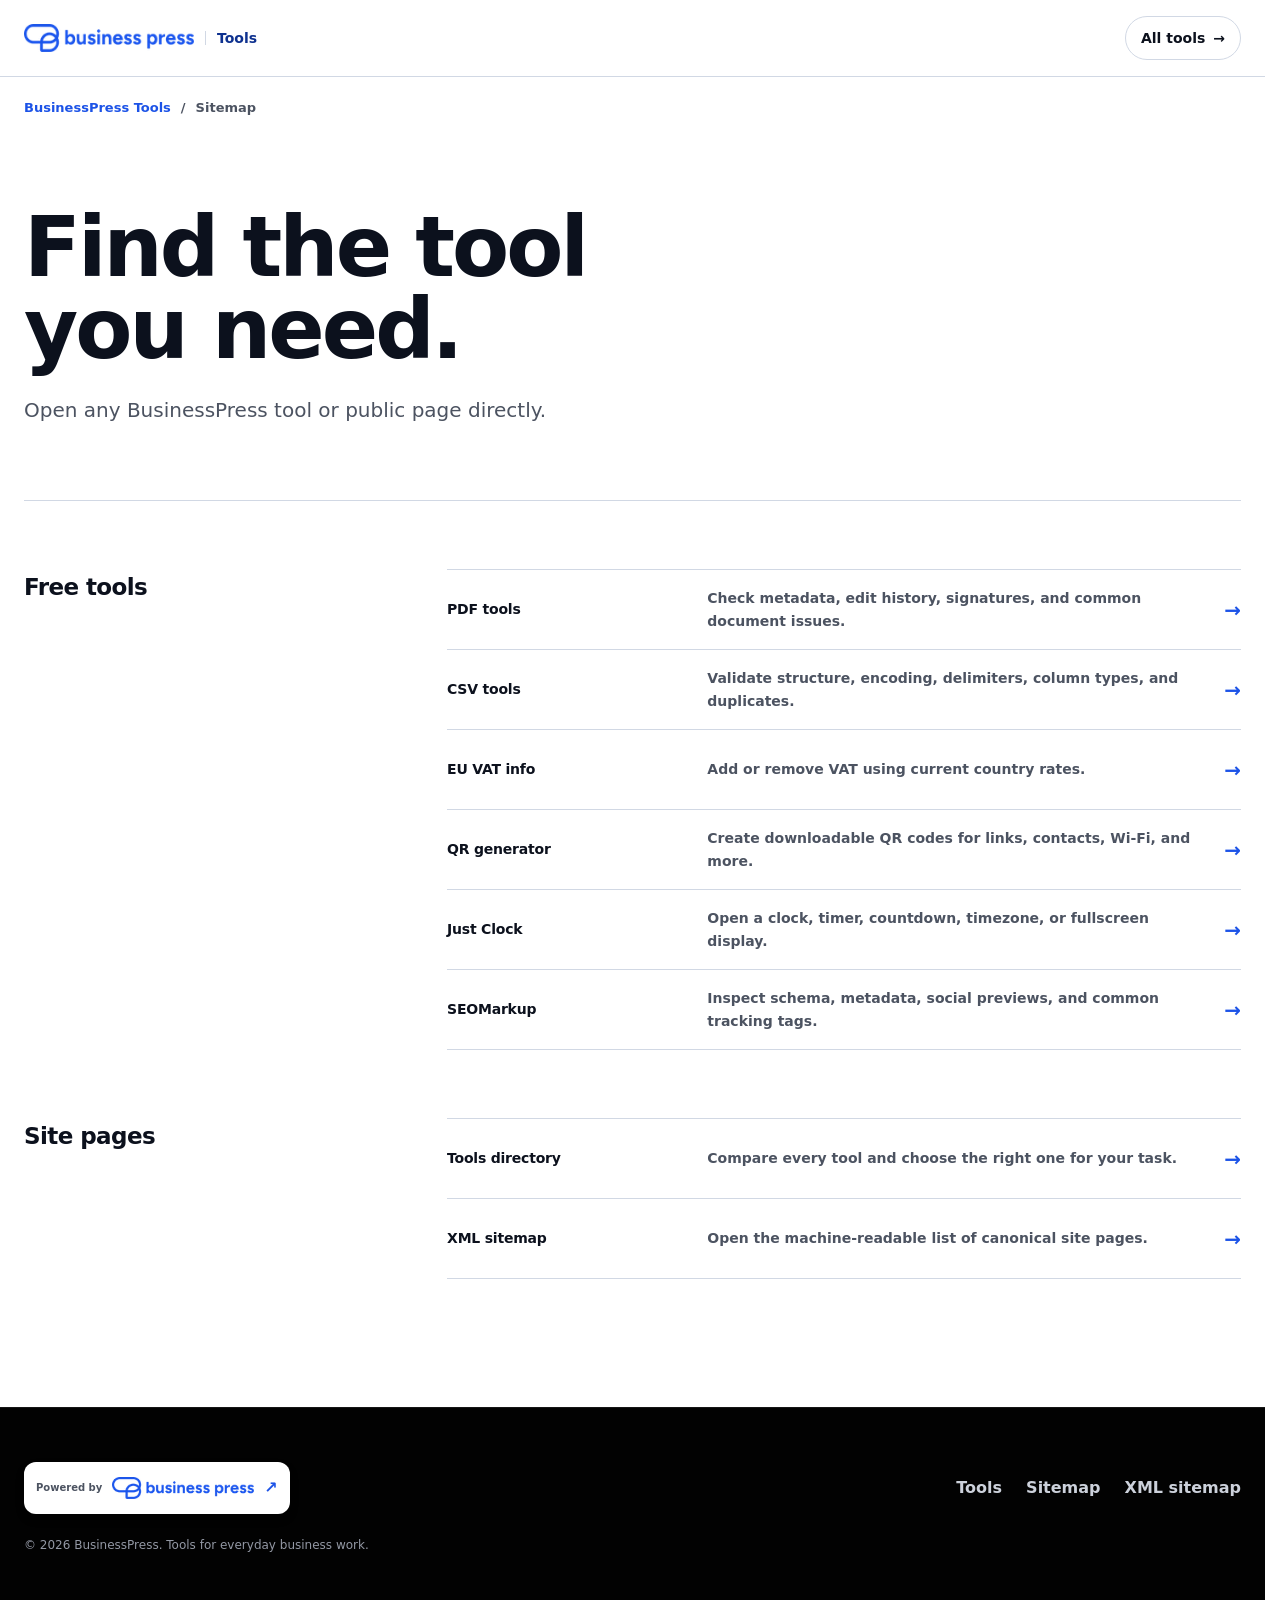
==== public/sitemap/index.html @ a0a046e0 "Add HTML sitemap" ====
<!doctype html>
<html lang="en">
<head>
  <meta charset="utf-8">
  <meta name="viewport" content="width=device-width, initial-scale=1">
  <title>Sitemap | BusinessPress Tools</title>
  <meta name="description" content="Browse every free BusinessPress tool and the public pages on tools.businesspress.io.">
  <meta name="robots" content="index,follow,max-image-preview:large">
  <meta name="theme-color" content="#ffffff">
  <link rel="canonical" href="https://tools.businesspress.io/sitemap/">
  <link rel="icon" href="../favicon.svg?v=2" type="image/svg+xml">
  <link rel="stylesheet" href="../assets/css/site.css?v=18">
  <script defer data-domain="tools.businesspress.io" src="https://stats.businesspress.io/js/script.js"></script>
  <script type="application/ld+json">
    {
      "@context": "https://schema.org",
      "@type": "CollectionPage",
      "@id": "https://tools.businesspress.io/sitemap/#page",
      "url": "https://tools.businesspress.io/sitemap/",
      "name": "BusinessPress Tools sitemap",
      "description": "Browse every free BusinessPress tool and the public pages on tools.businesspress.io.",
      "isPartOf": {"@id": "https://tools.businesspress.io/#website"},
      "mainEntity": {
        "@type": "ItemList",
        "numberOfItems": 6,
        "itemListElement": [
          {"@type":"ListItem","position":1,"name":"PDF tools","url":"https://pdf.businesspress.io/"},
          {"@type":"ListItem","position":2,"name":"CSV tools","url":"https://csv.businesspress.io/"},
          {"@type":"ListItem","position":3,"name":"EU VAT info","url":"https://vat.businesspress.io/"},
          {"@type":"ListItem","position":4,"name":"QR generator","url":"https://qr.businesspress.io/"},
          {"@type":"ListItem","position":5,"name":"Just Clock","url":"https://clock.businesspress.io/"},
          {"@type":"ListItem","position":6,"name":"SEOMarkup","url":"https://schema.businesspress.io/"}
        ]
      }
    }
  </script>
</head>
<body class="sitemap-page">
  <!--
    THESIS: A direct directory makes every tool and public site page findable in one scan.
    OWN-WORLD: White catalog surface, deep ink type, cobalt actions, and crisp horizontal rules.
    STORY: Find a practical task, understand the destination, and open the right tool immediately.
    FIRST VIEWPORT: Familiar BusinessPress header, direct title, and the tool index starting above the fold.
    FORM: Read-mode directory extending the established Tools system; seed key: workshop-sitemap-index.
    FINISH: unreviewed and undocumented is unfinished; this build ends with the finish review, the verdict, and DESIGN.md
  -->
  <a class="skip-link" href="#main-content">Skip to content</a>
  <header class="site-header">
    <div class="shell header-inner">
      <a class="brand" href="/" aria-label="BusinessPress Tools home">
        <img class="brand-logo" src="../assets/brand/businesspress-logo.png" width="200" height="32" alt="BusinessPress">
        <span class="brand-product">Tools</span>
      </a>
      <nav aria-label="Primary">
        <a class="header-cta" href="/">All tools <span aria-hidden="true">→</span></a>
      </nav>
    </div>
  </header>

  <main id="main-content" class="shell sitemap-shell">
    <nav class="sitemap-breadcrumb" aria-label="Breadcrumb"><a href="/">BusinessPress Tools</a><span aria-hidden="true">/</span><span>Sitemap</span></nav>
    <header class="sitemap-intro">
      <h1>Find the tool you need.</h1>
      <p>Open any BusinessPress tool or public page directly.</p>
    </header>

    <section class="sitemap-group" aria-labelledby="tools-title">
      <h2 id="tools-title">Free tools</h2>
      <nav class="sitemap-links" aria-label="BusinessPress tools">
        <a href="https://pdf.businesspress.io/?utm_source=tools.businesspress.io&amp;utm_medium=referral&amp;utm_campaign=businesspress_tools_hub" target="_blank" rel="noopener noreferrer"><span>PDF tools</span><small>Check metadata, edit history, signatures, and common document issues.</small></a>
        <a href="https://csv.businesspress.io/?utm_source=tools.businesspress.io&amp;utm_medium=referral&amp;utm_campaign=businesspress_tools_hub" target="_blank" rel="noopener noreferrer"><span>CSV tools</span><small>Validate structure, encoding, delimiters, column types, and duplicates.</small></a>
        <a href="https://vat.businesspress.io/?utm_source=tools.businesspress.io&amp;utm_medium=referral&amp;utm_campaign=businesspress_tools_hub" target="_blank" rel="noopener noreferrer"><span>EU VAT info</span><small>Add or remove VAT using current country rates.</small></a>
        <a href="https://qr.businesspress.io/?utm_source=tools.businesspress.io&amp;utm_medium=referral&amp;utm_campaign=businesspress_tools_hub" target="_blank" rel="noopener noreferrer"><span>QR generator</span><small>Create downloadable QR codes for links, contacts, Wi-Fi, and more.</small></a>
        <a href="https://clock.businesspress.io/?utm_source=tools.businesspress.io&amp;utm_medium=referral&amp;utm_campaign=businesspress_tools_hub" target="_blank" rel="noopener noreferrer"><span>Just Clock</span><small>Open a clock, timer, countdown, timezone, or fullscreen display.</small></a>
        <a href="https://schema.businesspress.io/?utm_source=tools.businesspress.io&amp;utm_medium=referral&amp;utm_campaign=businesspress_tools_hub" target="_blank" rel="noopener noreferrer"><span>SEOMarkup</span><small>Inspect schema, metadata, social previews, and common tracking tags.</small></a>
      </nav>
    </section>

    <section class="sitemap-group" aria-labelledby="pages-title">
      <h2 id="pages-title">Site pages</h2>
      <nav class="sitemap-links" aria-label="BusinessPress Tools site pages">
        <a href="/"><span>Tools directory</span><small>Compare every tool and choose the right one for your task.</small></a>
        <a href="/sitemap.xml"><span>XML sitemap</span><small>Open the machine-readable list of canonical site pages.</small></a>
      </nav>
    </section>
  </main>

  <footer>
    <div class="shell footer-grid">
      <a class="powered-by" href="https://businesspress.io/?utm_source=tools.businesspress.io&amp;utm_medium=referral&amp;utm_campaign=businesspress_tools_hub" target="_blank" rel="noopener noreferrer" aria-label="Powered by BusinessPress, opens in a new tab">
        <span class="powered-label">Powered by</span>
        <img class="powered-logo" src="../assets/brand/businesspress-logo.png" width="200" height="32" alt="">
        <span class="powered-arrow" aria-hidden="true">↗</span>
      </a>
      <div class="footer-links" aria-label="Site links">
        <a href="/">Tools</a>
        <a href="/sitemap/" aria-current="page">Sitemap</a>
        <a href="/sitemap.xml">XML sitemap</a>
      </div>
      <p>© 2026 BusinessPress. Tools for everyday business work.</p>
    </div>
  </footer>
</body>
</html>
---- public/assets/css/site.css ----
:root {
  --bg: oklch(1 0 0);
  --surface: oklch(0.965 0.012 264);
  --ink: oklch(0.18 0.025 264);
  --muted: oklch(0.44 0.025 264);
  --primary: oklch(0.72 0.14 264);
  --primary-dark: oklch(0.36 0.16 264);
  --accent: oklch(0.51 0.23 264);
  --line: oklch(0.88 0.018 264);
  --white: oklch(1 0 0);
  --black: oklch(0.08 0 0);
  --radius-sm: 10px;
  --radius-md: 14px;
  --radius-lg: 16px;
  --ease-out-quart: cubic-bezier(.25, 1, .5, 1);
  --shell: min(1240px, calc(100% - 48px));
}

*, *::before, *::after { box-sizing: border-box; }

html {
  scroll-behavior: smooth;
  scroll-padding-top: 92px;
  scrollbar-gutter: stable;
  overflow-x: clip;
}

body {
  margin: 0;
  background: var(--bg);
  color: var(--ink);
  font-family: ui-sans-serif, system-ui, -apple-system, BlinkMacSystemFont, 'Segoe UI', sans-serif;
  font-size: 16px;
  line-height: 1.6;
  -webkit-font-smoothing: antialiased;
  text-rendering: optimizeLegibility;
  overflow-x: hidden;
}

::selection { background: oklch(0.72 0.14 264 / 0.35); color: var(--ink); }

img { display: block; max-width: 100%; }
a { color: inherit; text-decoration: none; }
button, a { -webkit-tap-highlight-color: transparent; }

:focus-visible {
  outline: 3px solid var(--accent);
  outline-offset: 4px;
  border-radius: 4px;
}

.shell { width: var(--shell); margin-inline: auto; }

.skip-link {
  position: fixed;
  z-index: 1000;
  top: 14px;
  left: 14px;
  padding: 10px 16px;
  border-radius: 8px;
  background: var(--ink);
  color: var(--white);
  transform: translateY(-160%);
  transition: transform 180ms var(--ease-out-quart);
}

.skip-link:focus { transform: translateY(0); }

.site-header {
  position: sticky;
  top: 0;
  z-index: 20;
  border-bottom: 1px solid var(--line);
  background: oklch(1 0 0 / 0.88);
  backdrop-filter: blur(18px);
}

.header-inner {
  min-height: 76px;
  display: flex;
  align-items: center;
  justify-content: space-between;
  gap: 28px;
}

.brand { min-height: 44px; display: inline-flex; align-items: center; gap: 11px; font-weight: 600; }
.brand-logo { width: 170px; height: auto; flex: 0 0 auto; }
.brand-product {
  padding-left: 11px;
  border-left: 1px solid var(--line);
  color: var(--primary-dark);
  font-size: 14px;
  font-weight: 700;
  line-height: 1;
}

nav { display: flex; align-items: center; gap: 20px; font-weight: 600; font-size: 14px; }
nav a { min-height: 44px; display: inline-flex; align-items: center; }

.header-cta {
  display: inline-flex;
  align-items: center;
  gap: 8px;
  padding: 10px 15px;
  border: 1px solid var(--line);
  border-radius: 999px;
  background: var(--white);
  transition: transform 180ms var(--ease-out-quart), border-color 180ms var(--ease-out-quart), background-color 180ms var(--ease-out-quart);
}

.header-cta:hover { transform: translateY(-2px); border-color: var(--accent); background: var(--surface); }
.header-cta:active { transform: translateY(0); }

.hero-v2 {
  position: relative;
  overflow: clip;
  background: linear-gradient(135deg, var(--ink) 0%, oklch(0.23 0.075 264) 100%);
  color: var(--white);
}

.hero-inner {
  min-height: 620px;
  display: grid;
  grid-template-columns: minmax(0, 0.88fr) minmax(470px, 1.12fr);
  align-items: center;
  gap: clamp(44px, 5vw, 80px);
  padding-block: clamp(78px, 8vw, 105px) clamp(90px, 9vw, 125px);
}

.hero-copy { position: relative; z-index: 2; }

.eyebrow {
  display: flex;
  align-items: center;
  gap: 11px;
  margin: 0 0 24px;
  color: var(--primary-dark);
  font-size: 14px;
  font-weight: 700;
}

.eyebrow span {
  width: 9px;
  height: 9px;
  border-radius: 50%;
  background: var(--accent);
  box-shadow: 0 0 0 7px oklch(0.51 0.23 264 / 0.13);
}

h1, h2, h3, p { text-wrap: pretty; }
h1, h2, h3 { text-wrap: balance; }

h1 {
  margin: 0;
  font-size: clamp(3rem, 5.4vw, 4.4rem);
  line-height: 1;
  letter-spacing: -0.035em;
  font-weight: 800;
}

h1 em { color: var(--primary-dark); font-style: normal; }

.hero-intro {
  max-width: 600px;
  margin: 30px 0 0;
  color: var(--muted);
  font-size: clamp(1.06rem, 1.5vw, 1.22rem);
  line-height: 1.65;
}

.hero-actions { display: flex; align-items: center; gap: 26px; margin-top: 38px; }

.hero-assurances {
  display: flex;
  flex-wrap: wrap;
  gap: 9px 22px;
  margin: 28px 0 0;
  padding: 22px 0 0;
  border-top: 1px solid oklch(1 0 0 / 0.16);
  list-style: none;
  color: oklch(0.82 0.018 264);
  font-size: 12px;
  font-weight: 650;
}

.hero-assurances li { display: flex; align-items: center; gap: 7px; }
.hero-assurances li::before { content: '✓'; color: var(--primary); font-weight: 800; }

.button {
  min-height: 50px;
  display: inline-flex;
  align-items: center;
  justify-content: center;
  gap: 16px;
  padding: 13px 20px;
  border-radius: var(--radius-sm);
  font-weight: 700;
  line-height: 1.2;
  transition: transform 180ms var(--ease-out-quart), box-shadow 180ms var(--ease-out-quart), background-color 180ms var(--ease-out-quart);
}

.button:hover { transform: translateY(-3px); }
.button:active { transform: translateY(1px) scale(0.99); }
.button-primary { background: var(--accent); color: var(--white); box-shadow: 0 12px 26px oklch(0.51 0.23 264 / 0.24); }
.button-primary:hover { box-shadow: 0 16px 34px oklch(0.51 0.23 264 / 0.32); }
.button-dark { background: var(--ink); color: var(--white); }
.button-dark:hover { background: var(--primary-dark); box-shadow: 0 14px 28px oklch(0.36 0.16 264 / 0.22); }

.text-link { min-height: 44px; display: inline-flex; align-items: center; gap: 6px; font-weight: 700; border-bottom: 1px solid var(--line); }
.text-link span { display: inline-block; transition: transform 180ms var(--ease-out-quart); }
.text-link:hover span { transform: translate(3px, -3px); }
.text-link:active { color: var(--primary-dark); }

.hero-v2 .eyebrow { color: oklch(0.84 0.075 264); }
.hero-v2 .eyebrow span {
  background: var(--primary);
  box-shadow: 0 0 0 7px oklch(0.72 0.14 264 / 0.15);
}
.hero-v2 h1 em { color: var(--primary); }
.hero-v2 .hero-intro { color: oklch(0.86 0.015 264); }
.hero-v2 .button-primary {
  background: var(--white);
  color: var(--primary-dark);
  box-shadow: 0 12px 26px oklch(0.08 0 0 / 0.2);
}
.hero-v2 .button-primary:hover {
  background: var(--primary);
  color: var(--ink);
  box-shadow: 0 16px 34px oklch(0.08 0 0 / 0.28);
}
.hero-v2 .text-link {
  border-color: oklch(1 0 0 / 0.26);
  color: var(--white);
}
.hero-v2 .text-link:active { color: var(--primary); }

.hero-visual {
  min-width: 0;
}

.tool-deck {
  width: 100%;
  max-width: 680px;
}

.tool-deck-preview {
  aspect-ratio: 1470 / 775;
  display: grid;
  grid-template-rows: auto minmax(0, 1fr);
  overflow: hidden;
  border: 1px solid oklch(1 0 0 / 0.24);
  border-radius: var(--radius-md);
  background: var(--white);
  box-shadow: 0 6px 8px oklch(0.08 0 0 / 0.3);
}

.tool-deck-window-bar {
  min-height: 34px;
  display: flex;
  align-items: center;
  gap: 10px;
  padding: 7px 12px;
  background: var(--surface);
  color: var(--muted);
  font-size: 10px;
  font-weight: 650;
  line-height: 1.2;
}

.tool-deck-window-bar > [data-tool-preview-category] {
  margin-left: auto;
  color: var(--primary-dark);
}

.tool-deck-window-dots {
  display: inline-flex;
  gap: 5px;
}

.tool-deck-window-dots i {
  width: 7px;
  height: 7px;
  border-radius: 50%;
  background: var(--line);
}

.tool-deck-window-dots i:first-child { background: var(--accent); }

.tool-deck-preview-image {
  width: 100%;
  height: 100%;
  object-fit: contain;
}

.tool-deck-options {
  display: grid;
  grid-template-columns: repeat(6, minmax(0, 1fr));
  align-items: stretch;
  gap: 8px;
  margin-top: 12px;
}

.tool-deck-option {
  min-height: 44px;
  display: grid;
  gap: 7px;
  padding: 6px;
  border: 1px solid oklch(1 0 0 / 0.2);
  border-radius: var(--radius-sm);
  background: oklch(1 0 0 / 0.06);
  color: var(--white);
  transition: border-color 180ms var(--ease-out-quart), background-color 180ms var(--ease-out-quart), box-shadow 180ms var(--ease-out-quart);
}

.tool-deck-option:hover {
  border-color: oklch(0.72 0.14 264 / 0.72);
  background: oklch(1 0 0 / 0.1);
}

.tool-deck-option.is-active {
  border-color: var(--primary);
  background: oklch(0.51 0.23 264 / 0.22);
  box-shadow: inset 0 0 0 1px oklch(0.72 0.14 264 / 0.24);
}

.tool-deck-option:focus-visible {
  outline-color: var(--primary);
  outline-offset: 3px;
}

.tool-deck-option img {
  width: 100%;
  height: auto;
  object-fit: contain;
  border-radius: 5px;
  background: var(--white);
}

.tool-deck-option span {
  display: flex;
  align-items: baseline;
  justify-content: space-between;
  gap: 6px;
  padding-inline: 2px;
  line-height: 1.2;
}

.tool-deck-option strong { font-size: 11px; }
.tool-deck-option small { color: oklch(0.82 0.025 264); font-size: 9px; font-weight: 500; }
.tool-deck-option.is-active small { color: oklch(0.92 0.02 264); }

.toolbox { padding-block: clamp(32px, 4vw, 56px) 0; }

.closing h2 { max-width: 13ch; margin: 0; color: var(--white); font-size: clamp(2.35rem, 4.2vw, 3.75rem); line-height: 1.02; letter-spacing: -0.035em; }

.tool-row {
  --tool-tint: oklch(0.94 0.05 145);
  display: grid;
  grid-template-columns: minmax(300px, 0.95fr) minmax(0, 1.05fr);
  align-items: center;
  gap: clamp(48px, 5vw, 76px);
  padding-block: clamp(58px, 7vw, 88px);
  border-top: 1px solid var(--line);
}

.tool-row:last-child { border-bottom: 1px solid var(--line); }
.tool-row-reverse { grid-template-columns: minmax(0, 1.05fr) minmax(300px, 0.95fr); }
.tool-row-reverse .tool-copy { order: 2; }
.tool-row-reverse .screenshot-wrap { order: 1; }
.tool-csv { --tool-tint: oklch(0.94 0.05 145); }
.tool-vat { --tool-tint: oklch(0.93 0.045 250); }
.tool-qr { --tool-tint: oklch(0.92 0.055 195); }
.tool-clock { --tool-tint: oklch(0.91 0.012 220); }
.tool-schema { --tool-tint: oklch(0.94 0.04 264); }

.tool-category { display: inline-flex; align-items: center; gap: 9px; margin-bottom: 22px; color: var(--primary-dark); font-size: 13px; font-weight: 700; }
.tool-category::before { content: ''; width: 7px; height: 7px; border-radius: 50%; background: var(--accent); box-shadow: 0 0 0 5px oklch(0.51 0.23 264 / 0.1); }
.tool-copy h2 { margin: 0; font-size: clamp(1.75rem, 2.6vw, 2.55rem); line-height: 1.1; letter-spacing: -0.028em; }
.tool-copy > p { max-width: 46ch; margin: 23px 0; color: var(--muted); font-size: 17px; }

.feature-list { display: grid; gap: 9px; margin: 0 0 30px; padding: 0; list-style: none; font-size: 14px; font-weight: 600; }
.feature-list li { display: flex; align-items: center; gap: 10px; }
.feature-list li::before { content: '✓'; color: var(--primary-dark); font-weight: 800; }

.tool-actions { display: flex; flex-wrap: wrap; align-items: center; gap: 14px; }
.chrome-store-badge { min-height: 50px; display: inline-flex; align-items: center; transition: transform 180ms var(--ease-out-quart), opacity 180ms var(--ease-out-quart); }
.chrome-store-badge:hover { transform: translateY(-2px); opacity: 0.86; }
.chrome-store-badge:active { transform: translateY(0); }
.chrome-store-badge img { width: 174px; height: auto; }
.extension-overview { min-height: 44px; display: inline-flex; align-items: center; gap: 6px; margin-top: 7px; color: var(--primary-dark); font-size: 13px; font-weight: 700; }
.extension-overview:hover { color: var(--accent); }

.screenshot-wrap {
  position: relative;
  display: block;
  width: min(100%, 620px);
  justify-self: end;
  padding: clamp(12px, 1.7vw, 22px);
  border-radius: var(--radius-lg);
  background: var(--tool-tint);
  transition: background-color 220ms var(--ease-out-quart), box-shadow 220ms var(--ease-out-quart);
}

.tool-row-reverse .screenshot-wrap { justify-self: start; }
.screenshot-wrap:hover { background: color-mix(in oklch, var(--tool-tint) 84%, var(--accent)); box-shadow: 0 18px 44px oklch(0.18 0.025 264 / 0.1); }
.screenshot-wrap:active { box-shadow: 0 8px 20px oklch(0.18 0.025 264 / 0.08); }
.screenshot-wrap img { width: 100%; height: auto; object-fit: contain; border: 1px solid oklch(0.82 0.02 264); border-radius: 10px; box-shadow: 0 5px 8px oklch(0.18 0.025 264 / 0.1); }

.screenshot-label {
  position: absolute;
  z-index: 2;
  right: clamp(22px, 3vw, 38px);
  bottom: 0;
  min-height: 34px;
  display: inline-flex;
  align-items: center;
  gap: 8px;
  padding: 7px 12px;
  border-radius: 8px 8px 0 0;
  background: var(--ink);
  color: var(--white);
  font-size: 10px;
  font-weight: 700;
}

.guide-section {
  padding-block: clamp(48px, 6vw, 76px);
  border-bottom: 1px solid var(--line);
  background: var(--surface);
}

.guide-layout {
  display: grid;
  grid-template-columns: minmax(220px, 0.5fr) minmax(0, 1.5fr);
  align-items: end;
  gap: clamp(36px, 6vw, 84px);
}

.guide-heading h2,
.faq-heading h2 {
  margin: 0;
  font-size: clamp(2.2rem, 4vw, 3.55rem);
  line-height: 1.04;
  letter-spacing: -0.035em;
}

.guide-heading p,
.faq-heading p {
  max-width: 60ch;
  margin: 22px 0 0;
  color: var(--muted);
  font-size: 17px;
}

.guide-index {
  display: grid;
  grid-template-columns: repeat(3, minmax(0, 1fr));
  border-top: 1px solid var(--line);
}

.guide-index a {
  min-height: 76px;
  display: grid;
  align-content: center;
  gap: 2px;
  padding: 14px 18px 14px 0;
  border-bottom: 1px solid var(--line);
  color: var(--ink);
  text-decoration: none;
}

.guide-index a:nth-child(3n + 2),
.guide-index a:nth-child(3n + 3) {
  padding-left: 18px;
  border-left: 1px solid var(--line);
}

.guide-index strong {
  font-size: 14px;
  transition: color 180ms var(--ease-out-quart);
}

.guide-index span {
  color: var(--muted);
  font-size: 12px;
}

.guide-index a:hover strong { color: var(--primary-dark); }

.faq-section {
  padding-block: clamp(86px, 10vw, 136px);
  border-top: 1px solid var(--line);
  background: var(--white);
}

.faq-layout {
  display: grid;
  grid-template-columns: minmax(260px, 0.72fr) minmax(0, 1.28fr);
  align-items: start;
  gap: clamp(52px, 8vw, 120px);
}

.faq-heading {
  position: sticky;
  top: 116px;
}

.faq-heading h2 { font-size: clamp(2.15rem, 3.6vw, 3.35rem); }
.faq-heading a {
  min-height: 44px;
  display: inline-flex;
  align-items: center;
  gap: 8px;
  margin-top: 28px;
  color: var(--primary-dark);
  font-size: 14px;
  font-weight: 750;
  border-bottom: 1px solid var(--line);
}

.faq-list { border-top: 1px solid var(--line); }
.faq-list details { border-bottom: 1px solid var(--line); }
.faq-list summary {
  position: relative;
  min-height: 76px;
  display: flex;
  align-items: center;
  padding: 20px 54px 20px 0;
  color: var(--ink);
  font-size: 18px;
  font-weight: 720;
  line-height: 1.35;
  cursor: pointer;
  list-style: none;
}

.faq-list summary::-webkit-details-marker { display: none; }
.faq-list summary::after {
  content: '+';
  position: absolute;
  right: 4px;
  color: var(--accent);
  font-size: 26px;
  font-weight: 500;
}

.faq-list details[open] summary::after { content: '−'; }
.faq-list summary:hover { color: var(--primary-dark); }
.faq-list details p { max-width: 64ch; margin: -2px 54px 24px 0; color: var(--muted); font-size: 15px; }

.closing-section {
  overflow: hidden;
  border-top: 1px solid oklch(0.72 0.14 264 / 0.35);
  background: linear-gradient(120deg, var(--ink) 0%, oklch(0.22 0.08 264) 68%, oklch(0.28 0.13 264) 100%);
  color: var(--white);
}

.closing {
  min-height: 390px;
  display: grid;
  grid-template-columns: minmax(0, 1fr) minmax(280px, 360px);
  align-items: center;
  gap: clamp(52px, 7vw, 96px);
  padding-block: clamp(78px, 8vw, 108px);
}

.closing-copy { max-width: 760px; }
.closing-kicker { margin: 0 0 20px; color: var(--primary); font-size: 13px; font-weight: 800; }
.closing-intro { max-width: 58ch; margin: 24px 0 0; color: oklch(0.84 0.018 264); font-size: 17px; line-height: 1.65; }
.closing-outcomes { display: flex; flex-wrap: wrap; gap: 10px 24px; margin: 28px 0 0; padding: 0; list-style: none; color: oklch(0.9 0.018 264); font-size: 13px; font-weight: 650; }
.closing-outcomes li { display: flex; align-items: center; gap: 8px; }
.closing-outcomes li::before { content: '✓'; color: var(--primary); font-weight: 800; }
.closing-action { display: grid; gap: 18px; padding-left: clamp(32px, 4vw, 56px); border-left: 1px solid oklch(1 0 0 / 0.18); }
.closing-action > p { margin: 0; color: var(--primary); font-size: 13px; font-weight: 800; }
.closing-action > span { max-width: 30ch; color: oklch(0.76 0.018 264); font-size: 13px; line-height: 1.55; }
.button-light { width: fit-content; background: var(--white); color: var(--primary-dark); box-shadow: 0 6px 8px oklch(0.08 0 0 / 0.24); }
.button-light:hover { background: var(--primary); color: var(--ink); box-shadow: 0 8px 8px oklch(0.08 0 0 / 0.3); }

footer { border-top: 1px solid oklch(1 0 0 / 0.08); background: var(--black); color: var(--white); }
.footer-grid { display: grid; grid-template-columns: 1fr auto; align-content: center; align-items: center; gap: 22px 28px; padding-block: 54px; }
.powered-by {
  width: fit-content;
  min-height: 52px;
  display: inline-flex;
  align-items: center;
  gap: 10px;
  padding: 9px 12px;
  border-radius: 12px;
  background: var(--white);
  color: var(--ink);
  box-shadow: 0 5px 8px oklch(0.08 0 0 / 0.22);
  transition: transform 180ms var(--ease-out-quart), background-color 180ms var(--ease-out-quart), box-shadow 180ms var(--ease-out-quart);
}
.powered-by:hover { transform: translateY(-2px); background: var(--surface); box-shadow: 0 7px 8px oklch(0.08 0 0 / 0.28); }
.powered-by:active { transform: translateY(0); }
.powered-label { color: var(--muted); font-size: 10px; font-weight: 700; line-height: 1; white-space: nowrap; }
.powered-logo { width: 142px; height: auto; }
.powered-arrow { color: var(--accent); font-weight: 800; transition: transform 180ms var(--ease-out-quart); }
.powered-by:hover .powered-arrow { transform: translate(2px, -2px); }
.footer-links { display: flex; flex-wrap: wrap; justify-content: flex-end; gap: 24px; font-weight: 600; }
.footer-links a { min-height: 44px; display: inline-flex; align-items: center; color: oklch(0.86 0.015 264); }
.footer-links a:hover { color: var(--primary); }
.footer-links a:active { color: var(--white); }
.footer-technology { grid-column: 1 / -1; display: flex; flex-wrap: wrap; align-items: center; gap: 8px 12px; padding-top: 8px; color: oklch(0.58 0.018 264); font-size: 11px; font-weight: 700; }
.technology-brand { min-height: 44px; display: inline-flex; align-items: center; gap: 8px; color: oklch(0.82 0.018 264); }
.technology-brand:hover { color: var(--white); }
.technology-brand img { width: auto; height: 24px; object-fit: contain; }
.technology-brand[href*="tailwindcss"] img { height: 19px; }
.technology-separator { color: oklch(0.42 0.015 264); }
.footer-grid > p { grid-column: 1 / -1; margin: 0; color: oklch(0.68 0.018 264); font-size: 12px; }

.sitemap-shell { padding-bottom: clamp(88px, 10vw, 140px); }
.sitemap-breadcrumb { min-height: 62px; display: flex; align-items: center; gap: 10px; color: var(--muted); font-size: 13px; font-weight: 650; }
.sitemap-breadcrumb a { color: var(--accent); }
.sitemap-intro { padding: 68px 0 74px; border-bottom: 1px solid var(--line); }
.sitemap-intro h1 { max-width: 840px; margin: 0; font-size: clamp(3.1rem, 7vw, 5.2rem); line-height: 0.98; letter-spacing: -0.035em; text-wrap: balance; }
.sitemap-intro p { max-width: 58ch; margin: 24px 0 0; color: var(--muted); font-size: 20px; }
.sitemap-group { display: grid; grid-template-columns: minmax(180px, 0.42fr) minmax(0, 1fr); gap: clamp(38px, 7vw, 90px); padding-top: 68px; }
.sitemap-group h2 { margin: 0; font-size: 23px; letter-spacing: -0.025em; }
.sitemap-links { display: block; border-top: 1px solid var(--line); }
.sitemap-links a { min-height: 80px; display: grid; grid-template-columns: minmax(180px, 0.65fr) minmax(0, 1.35fr) auto; align-items: center; gap: 22px; padding: 16px 0; border-bottom: 1px solid var(--line); }
.sitemap-links a::after { color: var(--accent); font-size: 20px; content: '→'; }
.sitemap-links span { font-weight: 760; letter-spacing: -0.015em; }
.sitemap-links small { color: var(--muted); font-size: 14px; }
.sitemap-links a:hover span { color: var(--accent); }

.noscript { margin: 0; padding: 12px; background: var(--accent); color: var(--white); text-align: center; font-weight: 700; }

.motion-ready [data-reveal] { transform: translateY(14px); transition: transform 480ms var(--ease-out-quart); }
.motion-ready [data-reveal].is-visible { transform: none; }

@media (max-width: 1100px) {
  .hero-inner { grid-template-columns: minmax(0, 0.9fr) minmax(430px, 1.1fr); gap: 44px; }
}

@media (max-width: 959px) {
  :root { --shell: min(100% - 40px, 760px); }
  .hero-inner { min-height: 0; grid-template-columns: 1fr; padding-block: 82px 128px; }
  .hero-copy { max-width: 720px; }
  .hero-visual { width: min(680px, 100%); margin: 20px auto 0; }
  .tool-deck { max-width: none; }
  .tool-row, .tool-row-reverse { grid-template-columns: 1fr; gap: 50px; }
  .tool-row-reverse .tool-copy, .tool-row-reverse .screenshot-wrap { order: initial; }
  .tool-copy { max-width: 620px; }
  .screenshot-wrap, .tool-row-reverse .screenshot-wrap { justify-self: start; }
  .guide-layout { grid-template-columns: 1fr; align-items: start; }
  .faq-layout { grid-template-columns: 1fr; gap: 48px; }
  .faq-heading { position: static; max-width: 680px; }
  .closing { min-height: 0; grid-template-columns: 1fr; gap: 42px; }
  .closing-action { padding: 34px 0 0; border-top: 1px solid oklch(1 0 0 / 0.18); border-left: 0; }
}

@media (max-width: 639px) {
  :root { --shell: calc(100% - 40px); }
  .header-inner { min-height: 68px; gap: 12px; }
  .brand-logo { width: 138px; }
  .site-header .brand-product { display: none; }
  .header-cta { padding: 9px 12px; font-size: 13px; white-space: nowrap; }
  .hero-inner { gap: 42px; padding-block: 68px 104px; }
  h1 { font-size: clamp(2.65rem, 12.8vw, 3.45rem); }
  .hero-intro { font-size: 1.05rem; }
  .hero-actions { align-items: stretch; flex-direction: column; gap: 18px; }
  .hero-assurances { gap: 8px 16px; margin-top: 24px; padding-top: 18px; }
  .button { width: 100%; }
  .tool-actions { align-items: flex-start; flex-direction: column; }
  .text-link { align-self: flex-start; }
  .hero-visual { width: 100%; }
  .tool-deck-window-bar { font-size: 9px; }
  .tool-deck-options {
    display: flex;
    overflow-x: auto;
    scroll-snap-type: x mandatory;
    overscroll-behavior-inline: contain;
    padding: 0 2px 10px;
    scrollbar-color: oklch(0.72 0.14 264 / 0.6) transparent;
  }
  .tool-deck-option { flex: 0 0 min(136px, 42vw); scroll-snap-align: start; }
  .toolbox { padding-block: 32px 0; }
  .tool-row { padding-block: 58px; gap: 34px; }
  .tool-copy > p { font-size: 16px; }
  .screenshot-wrap { padding: 9px; }
  .screenshot-label { right: 16px; font-size: 11px; }
  .guide-section,
  .faq-section { padding-block: 72px; }
  .guide-heading h2,
  .faq-heading h2 { font-size: 2.2rem; }
  .guide-index { grid-template-columns: 1fr; }
  .guide-index a:nth-child(n) { padding-inline: 0; border-left: 0; }
  .faq-list summary { min-height: 70px; padding-right: 44px; font-size: 16px; }
  .faq-list details p { margin-right: 36px; }
  .closing h2 { font-size: 2.15rem; }
  .closing { padding-block: 64px; }
  .closing-outcomes { display: grid; gap: 8px; }
  .button-light { width: 100%; }
  .footer-grid { grid-template-columns: 1fr; padding-block: 62px; }
  .footer-links { justify-content: flex-start; }
  .footer-technology { grid-column: auto; }
  .footer-technology > span:first-child { flex-basis: 100%; }
  .footer-grid > p { grid-column: auto; font-size: 14px; }
  .sitemap-intro { padding: 48px 0 54px; }
  .sitemap-group { grid-template-columns: 1fr; gap: 18px; padding-top: 54px; }
  .sitemap-links a { grid-template-columns: 1fr auto; gap: 4px 16px; }
  .sitemap-links small { grid-column: 1; }
  .sitemap-links a::after { grid-column: 2; grid-row: 1 / 3; }
}

@media (prefers-reduced-motion: reduce) {
  html { scroll-behavior: auto; }
  *, *::before, *::after { animation-duration: 0.01ms !important; animation-iteration-count: 1 !important; transition-duration: 0.01ms !important; }
  .motion-ready [data-reveal] { transform: none; }
}
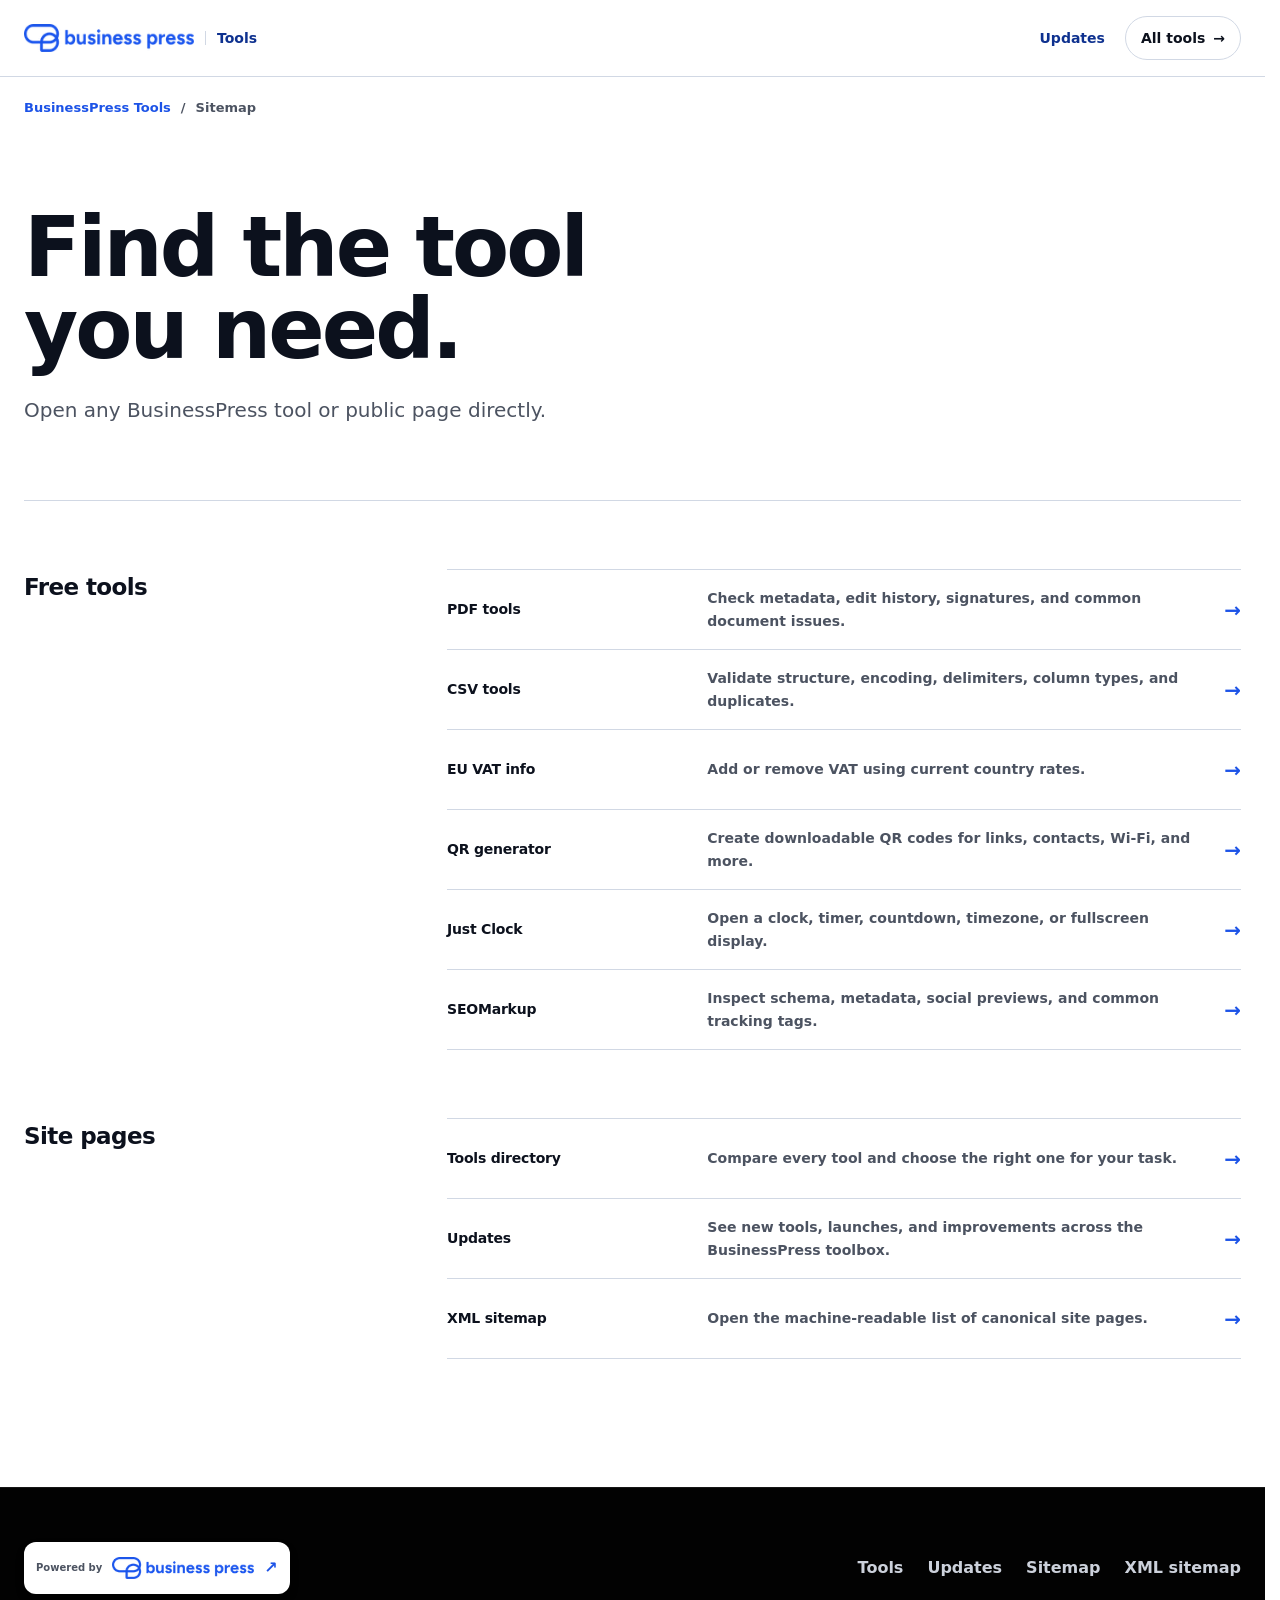
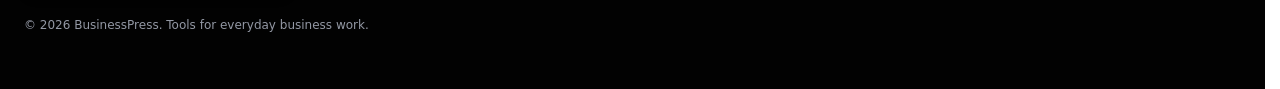
==== commit fdf3790b: "Add tools updates page and move PDFCheck links" ====
--- a/public/sitemap/index.html
+++ b/public/sitemap/index.html
@@ -9,7 +9,7 @@
   <meta name="theme-color" content="#ffffff">
   <link rel="canonical" href="https://tools.businesspress.io/sitemap/">
   <link rel="icon" href="../favicon.svg?v=2" type="image/svg+xml">
-  <link rel="stylesheet" href="../assets/css/site.css?v=18">
+  <link rel="stylesheet" href="../assets/css/site.css?v=19">
   <script defer data-domain="tools.businesspress.io" src="https://stats.businesspress.io/js/script.js"></script>
   <script type="application/ld+json">
     {
@@ -24,7 +24,7 @@
         "@type": "ItemList",
         "numberOfItems": 6,
         "itemListElement": [
-          {"@type":"ListItem","position":1,"name":"PDF tools","url":"https://pdf.businesspress.io/"},
+          {"@type":"ListItem","position":1,"name":"PDF tools","url":"https://pdfcheck.online/"},
           {"@type":"ListItem","position":2,"name":"CSV tools","url":"https://csv.businesspress.io/"},
           {"@type":"ListItem","position":3,"name":"EU VAT info","url":"https://vat.businesspress.io/"},
           {"@type":"ListItem","position":4,"name":"QR generator","url":"https://qr.businesspress.io/"},
@@ -51,7 +51,8 @@
         <img class="brand-logo" src="../assets/brand/businesspress-logo.png" width="200" height="32" alt="BusinessPress">
         <span class="brand-product">Tools</span>
       </a>
-      <nav aria-label="Primary">
+      <nav class="header-nav" aria-label="Primary">
+        <a class="header-link" href="/updates/">Updates</a>
         <a class="header-cta" href="/">All tools <span aria-hidden="true">→</span></a>
       </nav>
     </div>
@@ -67,7 +68,7 @@
     <section class="sitemap-group" aria-labelledby="tools-title">
       <h2 id="tools-title">Free tools</h2>
       <nav class="sitemap-links" aria-label="BusinessPress tools">
-        <a href="https://pdf.businesspress.io/?utm_source=tools.businesspress.io&amp;utm_medium=referral&amp;utm_campaign=businesspress_tools_hub" target="_blank" rel="noopener noreferrer"><span>PDF tools</span><small>Check metadata, edit history, signatures, and common document issues.</small></a>
+        <a href="https://pdfcheck.online/?utm_source=tools.businesspress.io&amp;utm_medium=referral&amp;utm_campaign=businesspress_tools_hub" target="_blank" rel="noopener noreferrer"><span>PDF tools</span><small>Check metadata, edit history, signatures, and common document issues.</small></a>
         <a href="https://csv.businesspress.io/?utm_source=tools.businesspress.io&amp;utm_medium=referral&amp;utm_campaign=businesspress_tools_hub" target="_blank" rel="noopener noreferrer"><span>CSV tools</span><small>Validate structure, encoding, delimiters, column types, and duplicates.</small></a>
         <a href="https://vat.businesspress.io/?utm_source=tools.businesspress.io&amp;utm_medium=referral&amp;utm_campaign=businesspress_tools_hub" target="_blank" rel="noopener noreferrer"><span>EU VAT info</span><small>Add or remove VAT using current country rates.</small></a>
         <a href="https://qr.businesspress.io/?utm_source=tools.businesspress.io&amp;utm_medium=referral&amp;utm_campaign=businesspress_tools_hub" target="_blank" rel="noopener noreferrer"><span>QR generator</span><small>Create downloadable QR codes for links, contacts, Wi-Fi, and more.</small></a>
@@ -80,6 +81,7 @@
       <h2 id="pages-title">Site pages</h2>
       <nav class="sitemap-links" aria-label="BusinessPress Tools site pages">
         <a href="/"><span>Tools directory</span><small>Compare every tool and choose the right one for your task.</small></a>
+        <a href="/updates/"><span>Updates</span><small>See new tools, launches, and improvements across the BusinessPress toolbox.</small></a>
         <a href="/sitemap.xml"><span>XML sitemap</span><small>Open the machine-readable list of canonical site pages.</small></a>
       </nav>
     </section>
@@ -94,6 +96,7 @@
       </a>
       <div class="footer-links" aria-label="Site links">
         <a href="/">Tools</a>
+        <a href="/updates/">Updates</a>
         <a href="/sitemap/" aria-current="page">Sitemap</a>
         <a href="/sitemap.xml">XML sitemap</a>
       </div>
--- a/public/assets/css/site.css
+++ b/public/assets/css/site.css
@@ -96,6 +96,31 @@
 
 nav { display: flex; align-items: center; gap: 20px; font-weight: 600; font-size: 14px; }
 nav a { min-height: 44px; display: inline-flex; align-items: center; }
+
+.header-nav { gap: 10px; }
+.header-link {
+  position: relative;
+  padding-inline: 10px;
+  color: var(--primary-dark);
+  transition: color 180ms var(--ease-out-quart);
+}
+.header-link::after {
+  position: absolute;
+  right: 10px;
+  bottom: 6px;
+  left: 10px;
+  height: 2px;
+  border-radius: 999px;
+  background: var(--accent);
+  content: '';
+  opacity: 0;
+  transform: scaleX(0.4);
+  transition: opacity 180ms var(--ease-out-quart), transform 180ms var(--ease-out-quart);
+}
+.header-link:hover,
+.header-link[aria-current='page'] { color: var(--accent); }
+.header-link:hover::after,
+.header-link[aria-current='page']::after { opacity: 1; transform: scaleX(1); }
 
 .header-cta {
   display: inline-flex;
@@ -609,6 +634,71 @@
 .technology-separator { color: oklch(0.42 0.015 264); }
 .footer-grid > p { grid-column: 1 / -1; margin: 0; color: oklch(0.68 0.018 264); font-size: 12px; }
 
+.updates-hero {
+  border-bottom: 1px solid var(--line);
+  background: linear-gradient(135deg, var(--ink) 0%, oklch(0.23 0.075 264) 100%);
+  color: var(--white);
+}
+.updates-hero-grid {
+  min-height: 430px;
+  display: grid;
+  grid-template-columns: minmax(0, 1.25fr) minmax(280px, 0.75fr);
+  align-items: end;
+  gap: clamp(48px, 8vw, 120px);
+  padding-block: clamp(82px, 9vw, 128px);
+}
+.updates-kicker { margin: 0 0 22px; color: var(--primary); font-size: 13px; font-weight: 800; }
+.updates-hero h1 { max-width: 820px; margin: 0; font-size: clamp(3.1rem, 7vw, 5.7rem); line-height: 0.96; letter-spacing: -0.04em; text-wrap: balance; }
+.updates-hero-grid > p { max-width: 40ch; margin: 0 0 8px; color: oklch(0.84 0.018 264); font-size: 18px; line-height: 1.7; }
+
+.updates-layout {
+  display: grid;
+  grid-template-columns: minmax(170px, 0.32fr) minmax(0, 1fr);
+  gap: clamp(46px, 8vw, 120px);
+  padding-block: clamp(74px, 9vw, 128px);
+}
+.updates-index { position: sticky; top: 112px; display: block; align-self: start; border-top: 1px solid var(--line); }
+.updates-index > p { margin: 0; padding: 18px 0 12px; color: var(--muted); font-size: 12px; font-weight: 750; }
+.updates-index a { display: flex; justify-content: space-between; gap: 16px; padding: 13px 0; border-top: 1px solid var(--line); color: var(--primary-dark); font-size: 15px; }
+.updates-index a span { color: var(--muted); font-size: 12px; font-weight: 500; }
+.updates-stream > h2 { margin: 0 0 28px; color: var(--muted); font-size: 14px; font-weight: 750; }
+
+.update-entry {
+  position: relative;
+  display: grid;
+  grid-template-columns: minmax(170px, 0.34fr) minmax(0, 1fr);
+  gap: clamp(36px, 7vw, 92px);
+  padding: clamp(38px, 5vw, 64px) 0;
+  border-top: 1px solid var(--line);
+  scroll-margin-top: 110px;
+}
+.update-entry::before {
+  position: absolute;
+  top: -5px;
+  left: 0;
+  width: 9px;
+  height: 9px;
+  border: 2px solid var(--white);
+  border-radius: 50%;
+  background: var(--accent);
+  box-shadow: 0 0 0 1px var(--accent);
+  content: '';
+}
+.update-meta { display: flex; align-items: flex-start; flex-direction: column; gap: 13px; }
+.update-meta time { color: var(--muted); font-size: 13px; font-weight: 650; }
+.update-type { display: inline-flex; align-items: center; min-height: 28px; padding: 4px 10px; border-radius: 999px; font-size: 11px; font-weight: 800; }
+.update-type-improved { background: oklch(0.93 0.05 264); color: var(--primary-dark); }
+.update-type-new { background: oklch(0.92 0.08 150); color: oklch(0.34 0.1 150); }
+.update-copy h3 { max-width: 820px; margin: 0; font-size: clamp(2rem, 4vw, 3.25rem); line-height: 1.05; letter-spacing: -0.035em; text-wrap: balance; }
+.update-copy p { max-width: 66ch; margin: 24px 0 0; color: var(--muted); font-size: 17px; line-height: 1.72; }
+.update-action { min-height: 44px; display: inline-flex; align-items: center; gap: 9px; margin-top: 24px; border-bottom: 1px solid var(--line); color: var(--primary-dark); font-size: 14px; font-weight: 780; }
+.update-action:hover { border-color: var(--accent); color: var(--accent); }
+
+.updates-cta { background: var(--primary-dark); color: var(--white); }
+.updates-cta-inner { min-height: 250px; display: flex; align-items: center; justify-content: space-between; gap: 42px; padding-block: 62px; }
+.updates-cta p { margin: 0 0 12px; color: var(--primary); font-size: 13px; font-weight: 800; }
+.updates-cta h2 { max-width: 720px; margin: 0; font-size: clamp(2rem, 4vw, 3.25rem); line-height: 1.05; letter-spacing: -0.035em; }
+
 .sitemap-shell { padding-bottom: clamp(88px, 10vw, 140px); }
 .sitemap-breadcrumb { min-height: 62px; display: flex; align-items: center; gap: 10px; color: var(--muted); font-size: 13px; font-weight: 650; }
 .sitemap-breadcrumb a { color: var(--accent); }
@@ -646,6 +736,10 @@
   .guide-layout { grid-template-columns: 1fr; align-items: start; }
   .faq-layout { grid-template-columns: 1fr; gap: 48px; }
   .faq-heading { position: static; max-width: 680px; }
+  .updates-hero-grid { min-height: 380px; grid-template-columns: 1fr; align-items: end; gap: 28px; }
+  .updates-hero-grid > p { max-width: 58ch; }
+  .updates-layout { grid-template-columns: 1fr; gap: 44px; }
+  .updates-index { position: static; }
   .closing { min-height: 0; grid-template-columns: 1fr; gap: 42px; }
   .closing-action { padding: 34px 0 0; border-top: 1px solid oklch(1 0 0 / 0.18); border-left: 0; }
 }
@@ -655,6 +749,8 @@
   .header-inner { min-height: 68px; gap: 12px; }
   .brand-logo { width: 138px; }
   .site-header .brand-product { display: none; }
+  .header-nav { gap: 2px; }
+  .header-link { padding-inline: 8px; font-size: 13px; }
   .header-cta { padding: 9px 12px; font-size: 13px; white-space: nowrap; }
   .hero-inner { gap: 42px; padding-block: 68px 104px; }
   h1 { font-size: clamp(2.65rem, 12.8vw, 3.45rem); }
@@ -697,6 +793,13 @@
   .footer-technology { grid-column: auto; }
   .footer-technology > span:first-child { flex-basis: 100%; }
   .footer-grid > p { grid-column: auto; font-size: 14px; }
+  .updates-hero-grid { min-height: 0; padding-block: 72px; }
+  .updates-hero h1 { font-size: clamp(2.75rem, 13vw, 4rem); }
+  .updates-layout { padding-block: 64px; }
+  .update-entry { grid-template-columns: 1fr; gap: 24px; padding-block: 48px; }
+  .update-meta { flex-direction: row; flex-wrap: wrap; align-items: center; }
+  .update-copy h3 { font-size: 2rem; }
+  .updates-cta-inner { align-items: flex-start; flex-direction: column; }
   .sitemap-intro { padding: 48px 0 54px; }
   .sitemap-group { grid-template-columns: 1fr; gap: 18px; padding-top: 54px; }
   .sitemap-links a { grid-template-columns: 1fr auto; gap: 4px 16px; }
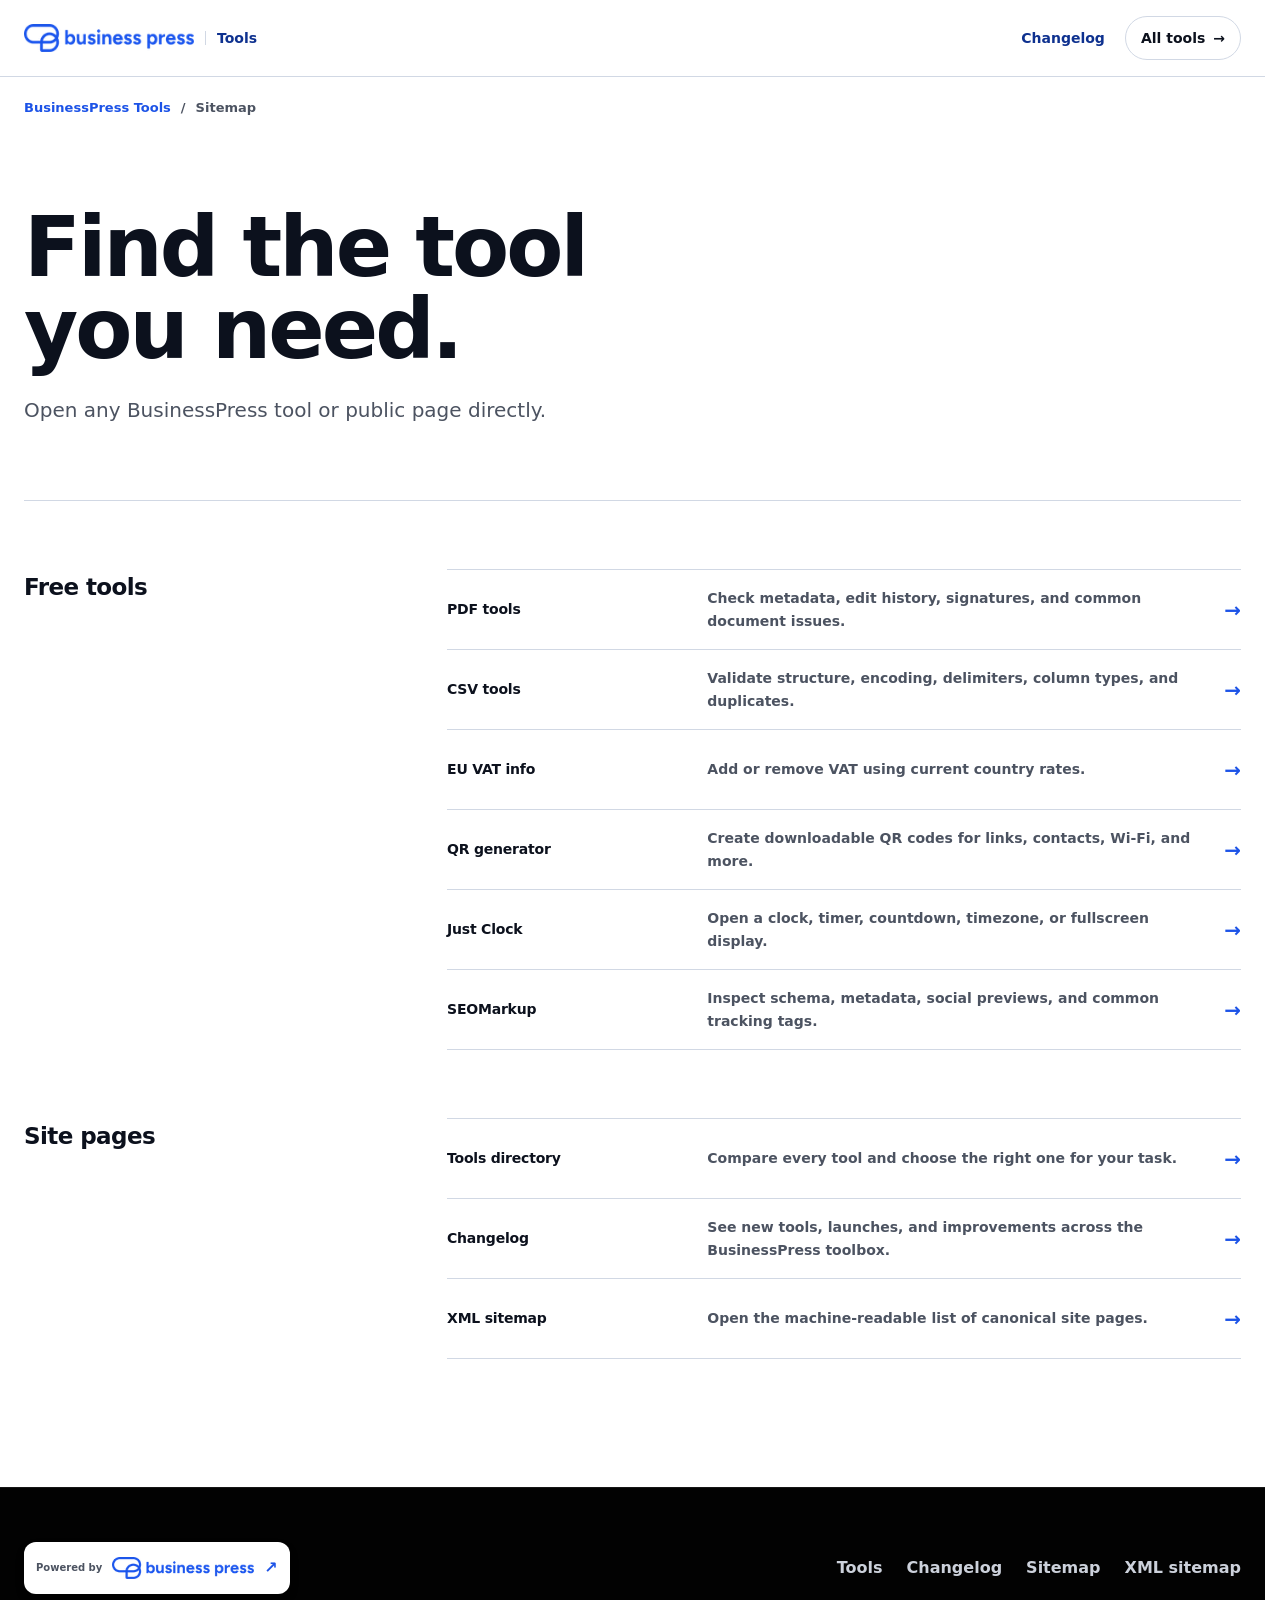
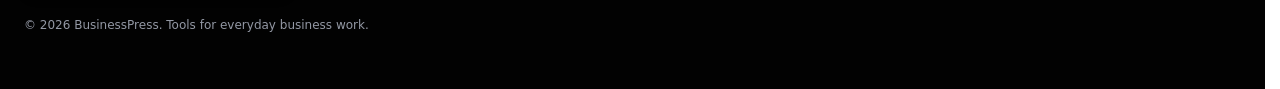
==== commit 765093ba: "Label updates navigation as changelog" ====
--- a/public/sitemap/index.html
+++ b/public/sitemap/index.html
@@ -52,7 +52,7 @@
         <span class="brand-product">Tools</span>
       </a>
       <nav class="header-nav" aria-label="Primary">
-        <a class="header-link" href="/updates/">Updates</a>
+        <a class="header-link" href="/updates/">Changelog</a>
         <a class="header-cta" href="/">All tools <span aria-hidden="true">→</span></a>
       </nav>
     </div>
@@ -81,7 +81,7 @@
       <h2 id="pages-title">Site pages</h2>
       <nav class="sitemap-links" aria-label="BusinessPress Tools site pages">
         <a href="/"><span>Tools directory</span><small>Compare every tool and choose the right one for your task.</small></a>
-        <a href="/updates/"><span>Updates</span><small>See new tools, launches, and improvements across the BusinessPress toolbox.</small></a>
+        <a href="/updates/"><span>Changelog</span><small>See new tools, launches, and improvements across the BusinessPress toolbox.</small></a>
         <a href="/sitemap.xml"><span>XML sitemap</span><small>Open the machine-readable list of canonical site pages.</small></a>
       </nav>
     </section>
@@ -96,7 +96,7 @@
       </a>
       <div class="footer-links" aria-label="Site links">
         <a href="/">Tools</a>
-        <a href="/updates/">Updates</a>
+        <a href="/updates/">Changelog</a>
         <a href="/sitemap/" aria-current="page">Sitemap</a>
         <a href="/sitemap.xml">XML sitemap</a>
       </div>
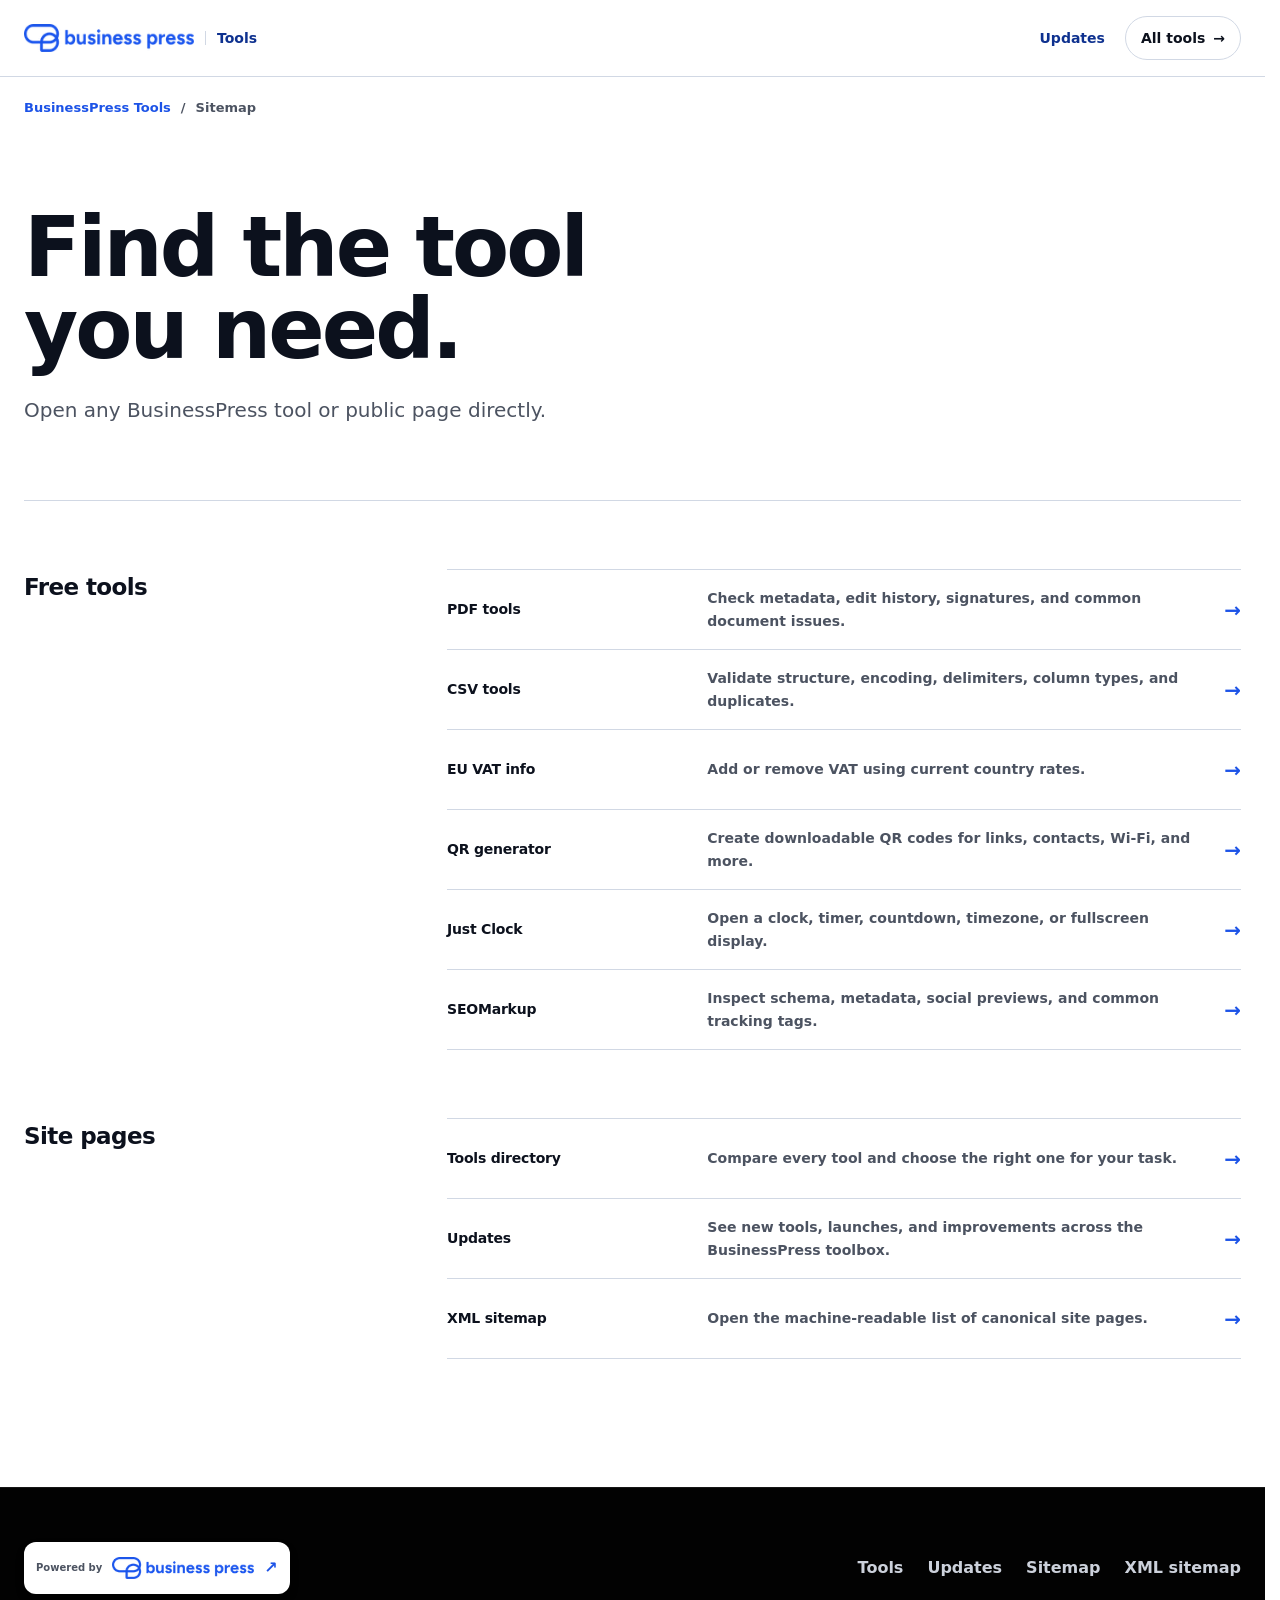
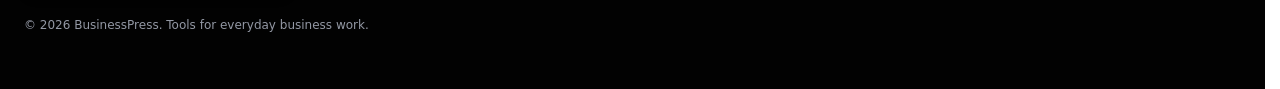
==== commit 12ebcf8f: "Rename changelog navigation to updates" ====
--- a/public/sitemap/index.html
+++ b/public/sitemap/index.html
@@ -9,7 +9,7 @@
   <meta name="theme-color" content="#ffffff">
   <link rel="canonical" href="https://tools.businesspress.io/sitemap/">
   <link rel="icon" href="../favicon.svg?v=2" type="image/svg+xml">
-  <link rel="stylesheet" href="../assets/css/site.css?v=19">
+  <link rel="stylesheet" href="../assets/css/site.css?v=20">
   <script defer data-domain="tools.businesspress.io" src="https://stats.businesspress.io/js/script.js"></script>
   <script type="application/ld+json">
     {
@@ -52,7 +52,7 @@
         <span class="brand-product">Tools</span>
       </a>
       <nav class="header-nav" aria-label="Primary">
-        <a class="header-link" href="/updates/">Changelog</a>
+        <a class="header-link" href="/updates/">Updates</a>
         <a class="header-cta" href="/">All tools <span aria-hidden="true">→</span></a>
       </nav>
     </div>
@@ -81,7 +81,7 @@
       <h2 id="pages-title">Site pages</h2>
       <nav class="sitemap-links" aria-label="BusinessPress Tools site pages">
         <a href="/"><span>Tools directory</span><small>Compare every tool and choose the right one for your task.</small></a>
-        <a href="/updates/"><span>Changelog</span><small>See new tools, launches, and improvements across the BusinessPress toolbox.</small></a>
+        <a href="/updates/"><span>Updates</span><small>See new tools, launches, and improvements across the BusinessPress toolbox.</small></a>
         <a href="/sitemap.xml"><span>XML sitemap</span><small>Open the machine-readable list of canonical site pages.</small></a>
       </nav>
     </section>
@@ -96,7 +96,7 @@
       </a>
       <div class="footer-links" aria-label="Site links">
         <a href="/">Tools</a>
-        <a href="/updates/">Changelog</a>
+        <a href="/updates/">Updates</a>
         <a href="/sitemap/" aria-current="page">Sitemap</a>
         <a href="/sitemap.xml">XML sitemap</a>
       </div>
--- a/public/assets/css/site.css
+++ b/public/assets/css/site.css
@@ -636,61 +636,45 @@
 
 .updates-hero {
   border-bottom: 1px solid var(--line);
-  background: linear-gradient(135deg, var(--ink) 0%, oklch(0.23 0.075 264) 100%);
+  background: var(--ink);
   color: var(--white);
 }
 .updates-hero-grid {
-  min-height: 430px;
-  display: grid;
-  grid-template-columns: minmax(0, 1.25fr) minmax(280px, 0.75fr);
-  align-items: end;
-  gap: clamp(48px, 8vw, 120px);
-  padding-block: clamp(82px, 9vw, 128px);
-}
-.updates-kicker { margin: 0 0 22px; color: var(--primary); font-size: 13px; font-weight: 800; }
-.updates-hero h1 { max-width: 820px; margin: 0; font-size: clamp(3.1rem, 7vw, 5.7rem); line-height: 0.96; letter-spacing: -0.04em; text-wrap: balance; }
-.updates-hero-grid > p { max-width: 40ch; margin: 0 0 8px; color: oklch(0.84 0.018 264); font-size: 18px; line-height: 1.7; }
-
-.updates-layout {
-  display: grid;
-  grid-template-columns: minmax(170px, 0.32fr) minmax(0, 1fr);
-  gap: clamp(46px, 8vw, 120px);
-  padding-block: clamp(74px, 9vw, 128px);
-}
-.updates-index { position: sticky; top: 112px; display: block; align-self: start; border-top: 1px solid var(--line); }
-.updates-index > p { margin: 0; padding: 18px 0 12px; color: var(--muted); font-size: 12px; font-weight: 750; }
-.updates-index a { display: flex; justify-content: space-between; gap: 16px; padding: 13px 0; border-top: 1px solid var(--line); color: var(--primary-dark); font-size: 15px; }
-.updates-index a span { color: var(--muted); font-size: 12px; font-weight: 500; }
-.updates-stream > h2 { margin: 0 0 28px; color: var(--muted); font-size: 14px; font-weight: 750; }
+  min-height: 360px;
+  display: grid;
+  grid-template-columns: minmax(0, 1.08fr) minmax(320px, 0.72fr);
+  align-items: center;
+  gap: clamp(52px, 8vw, 116px);
+  padding-block: clamp(72px, 8vw, 104px);
+}
+.updates-hero h1 { max-width: 760px; margin: 0; font-size: clamp(3.25rem, 6.3vw, 4.8rem); line-height: 0.98; letter-spacing: -0.035em; text-wrap: balance; }
+.updates-hero-intro { max-width: 520px; padding-top: 4px; }
+.updates-hero-intro p { margin: 0; color: oklch(0.84 0.018 264); font-size: clamp(1.08rem, 1.5vw, 1.22rem); line-height: 1.65; }
+.updates-hero-intro a { min-height: 44px; width: fit-content; display: inline-flex; align-items: center; gap: 10px; margin-top: 28px; border-bottom: 1px solid oklch(1 0 0 / 0.28); color: var(--primary); font-size: 14px; font-weight: 750; }
+.updates-hero-intro a:hover { border-color: var(--primary); color: var(--white); }
+.updates-hero-intro a span { transition: transform 180ms var(--ease-out-quart); }
+.updates-hero-intro a:hover span { transform: translateY(3px); }
+
+.updates-stream { max-width: 1080px; padding-block: clamp(72px, 9vw, 120px); }
+.updates-stream-heading { display: flex; align-items: end; justify-content: space-between; gap: 32px; padding-bottom: 28px; }
+.updates-stream-heading h2 { margin: 0; font-size: clamp(2rem, 3.4vw, 3rem); line-height: 1.05; letter-spacing: -0.03em; }
+.updates-stream-heading p { margin: 0 0 4px; color: var(--muted); font-size: 13px; font-weight: 650; }
 
 .update-entry {
-  position: relative;
-  display: grid;
-  grid-template-columns: minmax(170px, 0.34fr) minmax(0, 1fr);
-  gap: clamp(36px, 7vw, 92px);
-  padding: clamp(38px, 5vw, 64px) 0;
+  display: grid;
+  grid-template-columns: minmax(150px, 0.28fr) minmax(0, 1fr);
+  gap: clamp(40px, 7vw, 88px);
+  padding: clamp(44px, 5vw, 64px) 0 clamp(52px, 6vw, 76px);
   border-top: 1px solid var(--line);
   scroll-margin-top: 110px;
-}
-.update-entry::before {
-  position: absolute;
-  top: -5px;
-  left: 0;
-  width: 9px;
-  height: 9px;
-  border: 2px solid var(--white);
-  border-radius: 50%;
-  background: var(--accent);
-  box-shadow: 0 0 0 1px var(--accent);
-  content: '';
 }
 .update-meta { display: flex; align-items: flex-start; flex-direction: column; gap: 13px; }
 .update-meta time { color: var(--muted); font-size: 13px; font-weight: 650; }
 .update-type { display: inline-flex; align-items: center; min-height: 28px; padding: 4px 10px; border-radius: 999px; font-size: 11px; font-weight: 800; }
 .update-type-improved { background: oklch(0.93 0.05 264); color: var(--primary-dark); }
 .update-type-new { background: oklch(0.92 0.08 150); color: oklch(0.34 0.1 150); }
-.update-copy h3 { max-width: 820px; margin: 0; font-size: clamp(2rem, 4vw, 3.25rem); line-height: 1.05; letter-spacing: -0.035em; text-wrap: balance; }
-.update-copy p { max-width: 66ch; margin: 24px 0 0; color: var(--muted); font-size: 17px; line-height: 1.72; }
+.update-copy h3 { max-width: 760px; margin: 0; font-size: clamp(2rem, 3.7vw, 3rem); line-height: 1.07; letter-spacing: -0.03em; text-wrap: balance; }
+.update-copy p { max-width: 66ch; margin: 22px 0 0; color: var(--muted); font-size: 17px; line-height: 1.7; }
 .update-action { min-height: 44px; display: inline-flex; align-items: center; gap: 9px; margin-top: 24px; border-bottom: 1px solid var(--line); color: var(--primary-dark); font-size: 14px; font-weight: 780; }
 .update-action:hover { border-color: var(--accent); color: var(--accent); }
 
@@ -736,10 +720,8 @@
   .guide-layout { grid-template-columns: 1fr; align-items: start; }
   .faq-layout { grid-template-columns: 1fr; gap: 48px; }
   .faq-heading { position: static; max-width: 680px; }
-  .updates-hero-grid { min-height: 380px; grid-template-columns: 1fr; align-items: end; gap: 28px; }
-  .updates-hero-grid > p { max-width: 58ch; }
-  .updates-layout { grid-template-columns: 1fr; gap: 44px; }
-  .updates-index { position: static; }
+  .updates-hero-grid { min-height: 0; grid-template-columns: 1fr; gap: 30px; }
+  .updates-hero-intro { max-width: 640px; }
   .closing { min-height: 0; grid-template-columns: 1fr; gap: 42px; }
   .closing-action { padding: 34px 0 0; border-top: 1px solid oklch(1 0 0 / 0.18); border-left: 0; }
 }
@@ -793,9 +775,12 @@
   .footer-technology { grid-column: auto; }
   .footer-technology > span:first-child { flex-basis: 100%; }
   .footer-grid > p { grid-column: auto; font-size: 14px; }
-  .updates-hero-grid { min-height: 0; padding-block: 72px; }
-  .updates-hero h1 { font-size: clamp(2.75rem, 13vw, 4rem); }
-  .updates-layout { padding-block: 64px; }
+  .updates-hero-grid { padding-block: 58px 64px; }
+  .updates-hero h1 { font-size: clamp(2.75rem, 13vw, 3.45rem); }
+  .updates-hero-intro p { font-size: 1.05rem; }
+  .updates-hero-intro a { margin-top: 22px; }
+  .updates-stream { padding-block: 62px; }
+  .updates-stream-heading { align-items: start; flex-direction: column; gap: 10px; padding-bottom: 24px; }
   .update-entry { grid-template-columns: 1fr; gap: 24px; padding-block: 48px; }
   .update-meta { flex-direction: row; flex-wrap: wrap; align-items: center; }
   .update-copy h3 { font-size: 2rem; }
